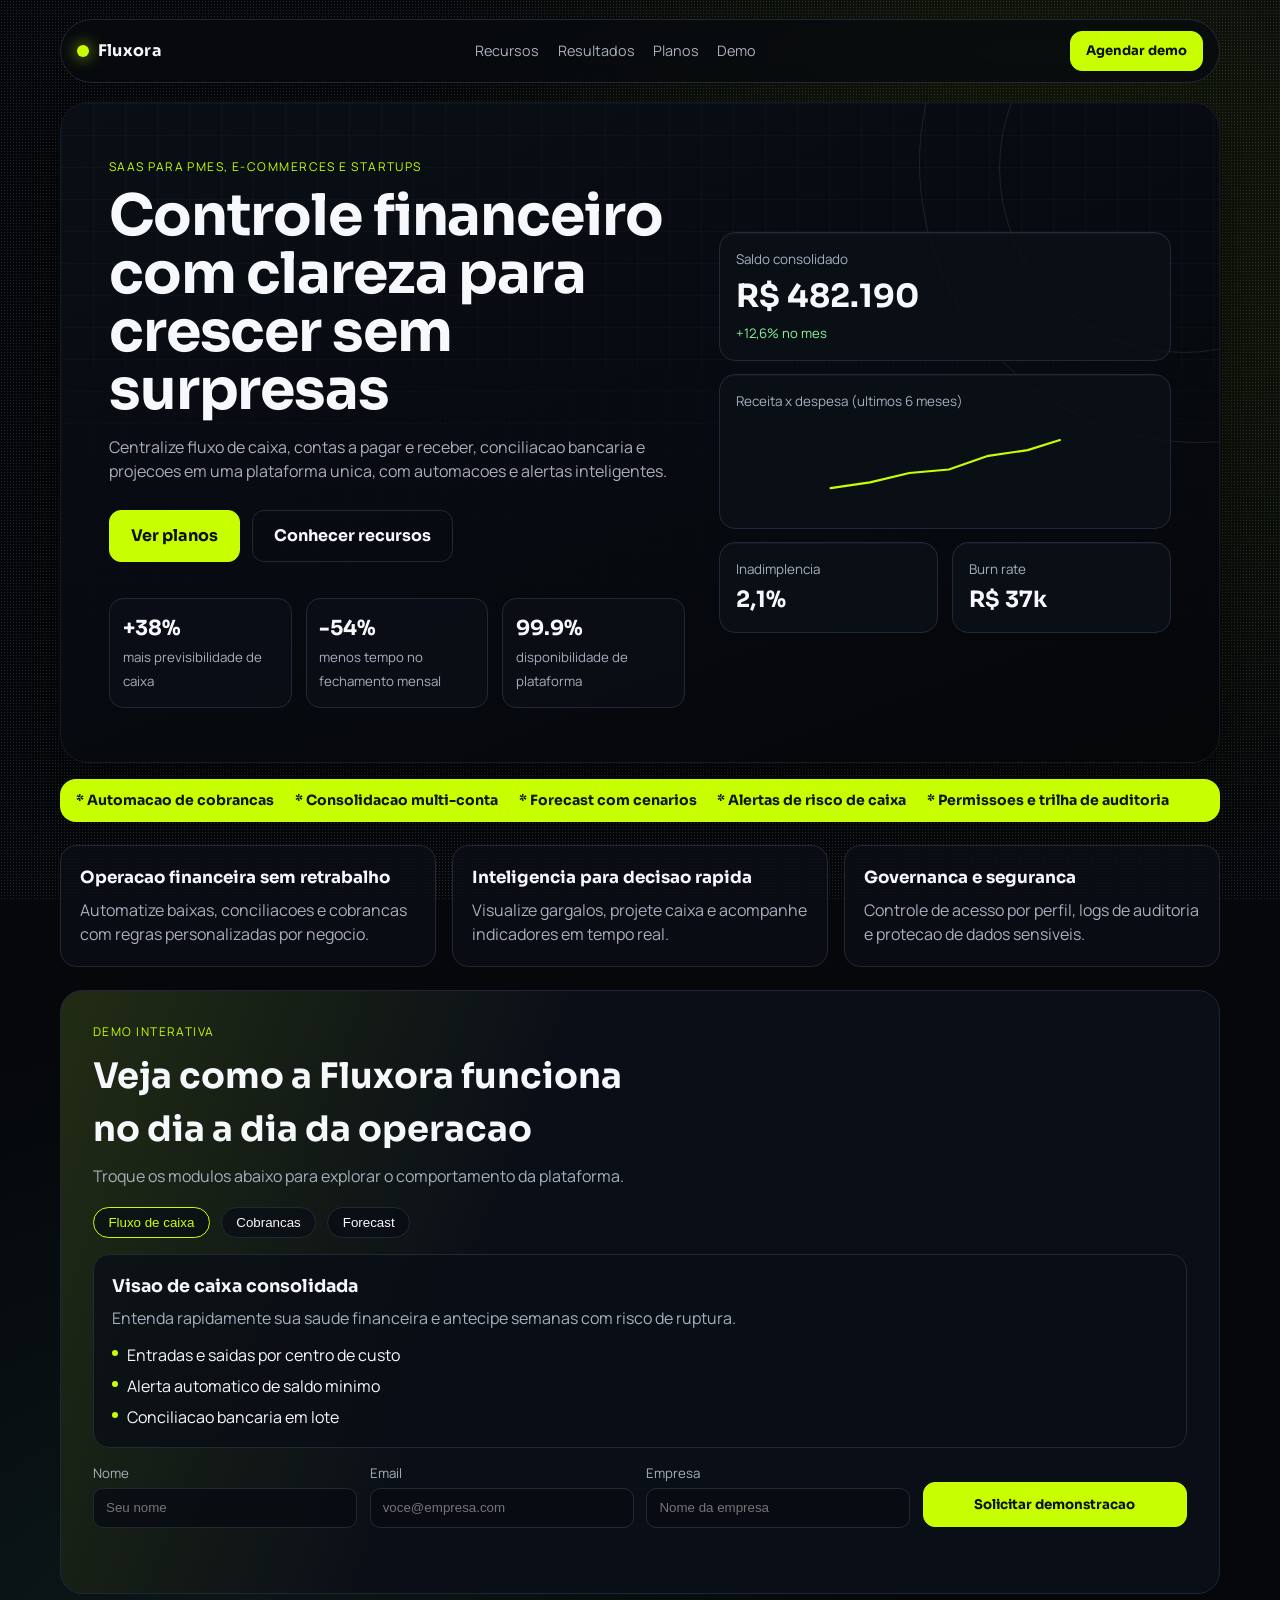
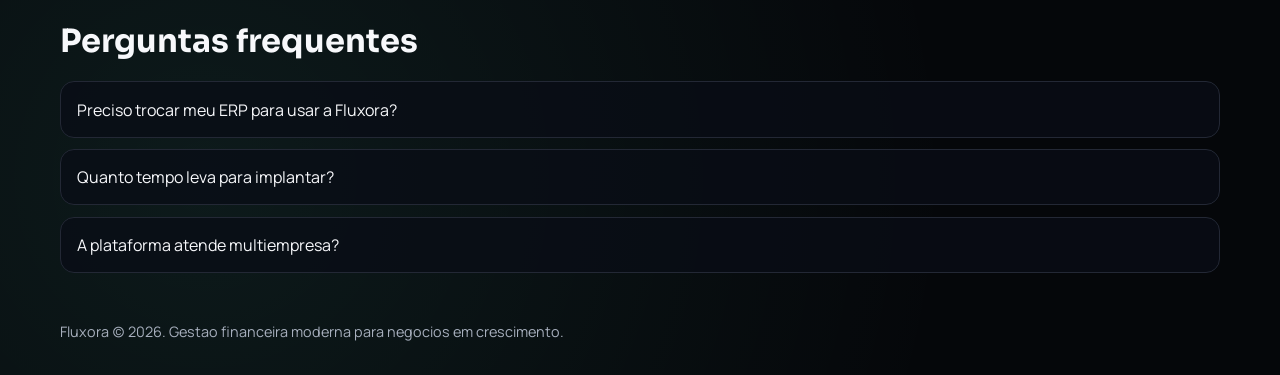
==== index.html @ aff6c68c "feat: estrutura inicial da landing page Fluxora" ====
﻿<!DOCTYPE html>
<html lang="pt-BR">
<head>
  <meta charset="UTF-8">
  <meta name="viewport" content="width=device-width, initial-scale=1.0">
  <title>Fluxora | Gestao Financeira Inteligente</title>
  <meta name="description" content="Fluxora: SaaS de gestao financeira para previsibilidade de caixa, automacao e crescimento seguro.">
  <link rel="preconnect" href="https://fonts.googleapis.com">
  <link rel="preconnect" href="https://fonts.gstatic.com" crossorigin>
  <link href="https://fonts.googleapis.com/css2?family=Manrope:wght@500;700;800&family=Sora:wght@600;700;800&display=swap" rel="stylesheet">
  <link rel="stylesheet" href="assets/css/main.css">
  <script src="assets/js/main.js" defer></script>
</head>
<body data-page="index">
  <div class="noise" aria-hidden="true"></div>
  <div class="scroll-progress" aria-hidden="true"></div>

  <header class="topbar">
    <a class="brand" href="index.html" aria-label="Fluxora - inicio">
      <span class="brand-dot"></span>
      <span>Fluxora</span>
    </a>

    <nav class="menu" aria-label="Navegacao principal">
      <a data-nav-target="recursos" href="pages/recursos.html">Recursos</a>
      <a data-nav-target="resultados" href="pages/resultados.html">Resultados</a>
      <a data-nav-target="planos" href="pages/planos.html">Planos</a>
      <a href="#demo">Demo</a>
    </nav>

    <a class="btn btn-small" href="#demo">Agendar demo</a>
  </header>

  <main>
    <section class="hero reveal">
      <div class="hero-grid"></div>
      <div class="hero-ring ring-1"></div>
      <div class="hero-ring ring-2"></div>

      <div class="hero-content">
        <p class="eyebrow">SaaS para PMEs, e-commerces e startups</p>
        <h1>Controle financeiro com clareza para crescer sem surpresas</h1>
        <p class="subtitle">
          Centralize fluxo de caixa, contas a pagar e receber, conciliacao bancaria e projecoes
          em uma plataforma unica, com automacoes e alertas inteligentes.
        </p>

        <div class="hero-actions">
          <a class="btn" href="pages/planos.html">Ver planos</a>
          <a class="btn btn-ghost" href="pages/recursos.html">Conhecer recursos</a>
        </div>

        <div class="kpis">
          <article>
            <strong>+38%</strong>
            <span>mais previsibilidade de caixa</span>
          </article>
          <article>
            <strong>-54%</strong>
            <span>menos tempo no fechamento mensal</span>
          </article>
          <article>
            <strong>99.9%</strong>
            <span>disponibilidade de plataforma</span>
          </article>
        </div>
      </div>

      <aside class="hero-panel" aria-label="Painel de resumo financeiro">
        <div class="panel-card panel-main">
          <p>Saldo consolidado</p>
          <h2>R$ 482.190</h2>
          <span class="positive">+12,6% no mes</span>
        </div>

        <div class="panel-card panel-chart">
          <p>Receita x despesa (ultimos 6 meses)</p>
          <svg viewBox="0 0 320 120" aria-hidden="true">
            <polyline points="0,95 55,87 110,74 165,69 220,50 275,42 320,28"></polyline>
          </svg>
        </div>

        <div class="panel-row">
          <div class="panel-card">
            <p>Inadimplencia</p>
            <h3>2,1%</h3>
          </div>
          <div class="panel-card">
            <p>Burn rate</p>
            <h3>R$ 37k</h3>
          </div>
        </div>
      </aside>
    </section>

    <section class="ticker reveal" aria-label="Destaques de produto">
      <span>Automacao de cobrancas</span>
      <span>Consolidacao multi-conta</span>
      <span>Forecast com cenarios</span>
      <span>Alertas de risco de caixa</span>
      <span>Permissoes e trilha de auditoria</span>
    </section>

    <section class="feature-preview reveal">
      <article>
        <h3>Operacao financeira sem retrabalho</h3>
        <p>Automatize baixas, conciliacoes e cobrancas com regras personalizadas por negocio.</p>
      </article>
      <article>
        <h3>Inteligencia para decisao rapida</h3>
        <p>Visualize gargalos, projete caixa e acompanhe indicadores em tempo real.</p>
      </article>
      <article>
        <h3>Governanca e seguranca</h3>
        <p>Controle de acesso por perfil, logs de auditoria e protecao de dados sensiveis.</p>
      </article>
    </section>

    <section class="demo-lab reveal" id="demo">
      <div class="demo-head">
        <p class="eyebrow">Demo interativa</p>
        <h2>Veja como a Fluxora funciona no dia a dia da operacao</h2>
        <p>Troque os modulos abaixo para explorar o comportamento da plataforma.</p>
      </div>

      <div class="demo-tabs" role="tablist" aria-label="Modulos da demo">
        <button class="demo-tab is-active" role="tab" data-demo-tab="caixa">Fluxo de caixa</button>
        <button class="demo-tab" role="tab" data-demo-tab="cobranca">Cobrancas</button>
        <button class="demo-tab" role="tab" data-demo-tab="forecast">Forecast</button>
      </div>

      <div class="demo-panels">
        <article class="demo-panel is-active" data-demo-panel="caixa">
          <h3>Visao de caixa consolidada</h3>
          <p>Entenda rapidamente sua saude financeira e antecipe semanas com risco de ruptura.</p>
          <ul>
            <li>Entradas e saidas por centro de custo</li>
            <li>Alerta automatico de saldo minimo</li>
            <li>Conciliacao bancaria em lote</li>
          </ul>
        </article>

        <article class="demo-panel" data-demo-panel="cobranca">
          <h3>Regua de cobranca automatizada</h3>
          <p>Defina cadencias de contato e reduza inadimplencia com pouca operacao manual.</p>
          <ul>
            <li>Lembretes por email e WhatsApp</li>
            <li>Segmentacao por perfil de risco</li>
            <li>Historico de negociacoes por cliente</li>
          </ul>
        </article>

        <article class="demo-panel" data-demo-panel="forecast">
          <h3>Projecao inteligente de caixa</h3>
          <p>Compare cenarios e veja impacto de contratacoes, reajustes e novos investimentos.</p>
          <ul>
            <li>Cenario base, conservador e agressivo</li>
            <li>Atualizacao automatica com dados reais</li>
            <li>Recomendacoes de ajuste de custo</li>
          </ul>
        </article>
      </div>

      <form class="demo-form" aria-label="Formulario para agendar demo">
        <label>
          Nome
          <input type="text" name="nome" placeholder="Seu nome" required>
        </label>
        <label>
          Email
          <input type="email" name="email" placeholder="voce@empresa.com" required>
        </label>
        <label>
          Empresa
          <input type="text" name="empresa" placeholder="Nome da empresa" required>
        </label>
        <button class="btn" type="submit">Solicitar demonstracao</button>
      </form>
      <p class="demo-feedback" aria-live="polite"></p>
    </section>

    <section class="faq reveal" id="faq">
      <h2>Perguntas frequentes</h2>
      <div class="faq-list">
        <article class="faq-item">
          <button class="faq-trigger" type="button" aria-expanded="false">Preciso trocar meu ERP para usar a Fluxora?</button>
          <div class="faq-content">
            <p>Nao. A Fluxora foi projetada para integrar com o stack existente e reduzir dependencia de processos manuais.</p>
          </div>
        </article>
        <article class="faq-item">
          <button class="faq-trigger" type="button" aria-expanded="false">Quanto tempo leva para implantar?</button>
          <div class="faq-content">
            <p>Em geral entre 1 e 3 semanas, dependendo do volume de integracoes e da complexidade do plano de contas.</p>
          </div>
        </article>
        <article class="faq-item">
          <button class="faq-trigger" type="button" aria-expanded="false">A plataforma atende multiempresa?</button>
          <div class="faq-content">
            <p>Sim. E possivel consolidar dados de multiplas empresas e filtrar visoes por unidade e centro de custo.</p>
          </div>
        </article>
      </div>
    </section>
  </main>

  <footer class="site-footer">
    <p>Fluxora (c) 2026. Gestao financeira moderna para negocios em crescimento.</p>
  </footer>
</body>
</html>
---- assets/css/main.css ----
﻿:root {
  --bg: #05070a;
  --bg-soft: #0d1118;
  --surface: rgba(12, 16, 24, 0.82);
  --surface-soft: rgba(11, 15, 23, 0.76);
  --text: #f7f8fb;
  --muted: #a7afbd;
  --line: #232835;
  --primary: #c8ff00;
  --success: #89f59b;
  --shadow: 0 24px 60px rgba(0, 0, 0, 0.45);
}

* {
  box-sizing: border-box;
}

html,
body {
  margin: 0;
  padding: 0;
}

body {
  font-family: "Manrope", sans-serif;
  color: var(--text);
  background:
    radial-gradient(circle at 82% 12%, rgba(200, 255, 0, 0.08), transparent 32%),
    radial-gradient(circle at 16% 90%, rgba(106, 255, 228, 0.08), transparent 36%),
    var(--bg);
  min-height: 100vh;
  line-height: 1.5;
  overflow-x: hidden;
}

[id] {
  scroll-margin-top: 110px;
}

h1,
h2,
h3,
p {
  margin: 0;
}

.noise {
  position: fixed;
  inset: 0;
  pointer-events: none;
  opacity: 0.13;
  background-image: radial-gradient(#ffffff 0.45px, transparent 0.45px);
  background-size: 3px 3px;
}

.scroll-progress {
  position: fixed;
  left: 0;
  top: 0;
  width: 100%;
  height: 3px;
  transform-origin: left center;
  transform: scaleX(0);
  background: linear-gradient(90deg, #89f59b 0%, var(--primary) 100%);
  z-index: 20;
}

.topbar,
main,
.site-footer {
  width: min(1160px, calc(100% - 2.4rem));
}

.topbar {
  margin: 1.2rem auto 0;
  border: 1px solid var(--line);
  border-radius: 999px;
  display: flex;
  align-items: center;
  justify-content: space-between;
  padding: 0.7rem 1rem;
  background: rgba(7, 10, 14, 0.75);
  backdrop-filter: blur(10px);
  position: sticky;
  top: 0.8rem;
  z-index: 10;
}

.brand {
  display: inline-flex;
  align-items: center;
  gap: 0.55rem;
  font-family: "Sora", sans-serif;
  font-weight: 700;
  letter-spacing: 0.02em;
  color: var(--text);
  text-decoration: none;
}

.brand-dot {
  width: 12px;
  height: 12px;
  border-radius: 50%;
  background: var(--primary);
  box-shadow: 0 0 16px rgba(200, 255, 0, 0.85);
}

.menu {
  display: flex;
  gap: 1.15rem;
}

.menu a {
  color: var(--muted);
  text-decoration: none;
  font-size: 0.9rem;
  transition: color 0.22s ease;
}

.menu a:hover,
.menu a.is-active {
  color: var(--text);
}

.btn {
  border: 1px solid var(--primary);
  display: inline-flex;
  align-items: center;
  justify-content: center;
  text-decoration: none;
  position: relative;
  overflow: hidden;
  color: #0a0e04;
  background: var(--primary);
  padding: 0.82rem 1.3rem;
  border-radius: 12px;
  font-family: "Sora", sans-serif;
  font-weight: 700;
  transform-style: preserve-3d;
  transition: transform 0.22s ease, box-shadow 0.22s ease, background 0.22s ease;
  will-change: transform;
}

.btn:hover {
  transform: translateY(-2px);
  box-shadow: 0 10px 28px rgba(200, 255, 0, 0.3);
}

.btn-small {
  padding: 0.56rem 0.95rem;
  font-size: 0.82rem;
}

.btn-ghost {
  background: transparent;
  color: var(--text);
  border-color: var(--line);
}

.btn-ghost:hover {
  border-color: var(--primary);
  box-shadow: none;
}

.btn.is-pressed {
  transform: scale(0.97);
}

.btn-ripple {
  position: absolute;
  width: 12px;
  height: 12px;
  border-radius: 50%;
  background: rgba(255, 255, 255, 0.35);
  pointer-events: none;
  transform: translate(-50%, -50%) scale(0);
  animation: ripple 0.55s ease-out forwards;
}

@keyframes ripple {
  to {
    transform: translate(-50%, -50%) scale(14);
    opacity: 0;
  }
}

main {
  margin: 1.2rem auto 3rem;
}

.site-footer {
  margin: 0 auto 2rem;
  color: var(--muted);
  font-size: 0.9rem;
}

.eyebrow {
  text-transform: uppercase;
  color: var(--primary);
  letter-spacing: 0.12em;
  font-size: 0.75rem;
}

/* Home */
.hero {
  border: 1px solid #151a25;
  background: linear-gradient(160deg, #0a0f16 0%, #070a10 52%, #040608 100%);
  border-radius: 28px;
  padding: 3.4rem 3rem;
  display: grid;
  grid-template-columns: 1.12fr 0.88fr;
  gap: 2.1rem;
  position: relative;
  overflow: hidden;
  box-shadow: var(--shadow);
}

.hero-grid {
  position: absolute;
  inset: 0;
  background-image:
    linear-gradient(rgba(255, 255, 255, 0.022) 1px, transparent 1px),
    linear-gradient(90deg, rgba(255, 255, 255, 0.022) 1px, transparent 1px);
  background-size: 32px 32px;
  mask-image: linear-gradient(to bottom, black 20%, transparent 100%);
}

.hero-ring {
  position: absolute;
  border: 1px solid rgba(255, 255, 255, 0.09);
  border-radius: 50%;
  animation: float 8s ease-in-out infinite;
}

.ring-1 {
  width: 560px;
  height: 560px;
  right: -260px;
  top: -220px;
}

.ring-2 {
  width: 370px;
  height: 370px;
  right: -150px;
  top: -120px;
  animation-delay: 1.2s;
}

.hero-content,
.hero-panel {
  position: relative;
  z-index: 1;
}

.hero h1 {
  margin-top: 0.72rem;
  font-family: "Sora", sans-serif;
  font-size: clamp(2rem, 6vw, 3.55rem);
  line-height: 1.02;
  max-width: 14ch;
  letter-spacing: -0.02em;
}

.subtitle {
  margin-top: 1rem;
  color: var(--muted);
  max-width: 58ch;
}

.hero-actions {
  margin-top: 1.7rem;
  display: flex;
  flex-wrap: wrap;
  gap: 0.8rem;
}

.kpis {
  margin-top: 2.2rem;
  display: grid;
  grid-template-columns: repeat(3, minmax(0, 1fr));
  gap: 0.85rem;
}

.kpis article {
  border: 1px solid var(--line);
  border-radius: 14px;
  padding: 0.9rem 0.8rem;
  background: rgba(14, 18, 27, 0.55);
}

.kpis strong {
  font-family: "Sora", sans-serif;
  display: block;
  font-size: 1.3rem;
}

.kpis span {
  color: var(--muted);
  font-size: 0.83rem;
}

.hero-panel {
  align-self: center;
  display: grid;
  gap: 0.85rem;
}

.panel-card {
  background: var(--surface);
  border: 1px solid #212839;
  border-radius: 16px;
  padding: 1rem;
  box-shadow: inset 0 1px 0 rgba(255, 255, 255, 0.04);
}

.panel-card p {
  color: var(--muted);
  font-size: 0.84rem;
}

.panel-main h2 {
  font-family: "Sora", sans-serif;
  margin-top: 0.18rem;
  font-size: 2rem;
}

.positive {
  color: var(--success);
  font-size: 0.82rem;
}

.panel-chart svg {
  width: 100%;
  height: 86px;
  margin-top: 0.5rem;
}

.panel-chart polyline {
  fill: none;
  stroke: var(--primary);
  stroke-width: 3;
  stroke-linecap: round;
  stroke-linejoin: round;
}

.panel-row {
  display: grid;
  grid-template-columns: 1fr 1fr;
  gap: 0.85rem;
}

.panel-row h3 {
  font-family: "Sora", sans-serif;
  margin-top: 0.22rem;
  font-size: 1.4rem;
}

.ticker {
  margin-top: 1rem;
  background: var(--primary);
  color: #101608;
  border-radius: 16px;
  padding: 0.68rem 1rem;
  display: flex;
  gap: 1.3rem;
  overflow: auto;
  white-space: nowrap;
  font-family: "Sora", sans-serif;
  font-weight: 700;
  font-size: 0.88rem;
}

.ticker span::before {
  content: "* ";
}

.feature-preview {
  margin-top: 1.45rem;
  display: grid;
  grid-template-columns: repeat(3, minmax(0, 1fr));
  gap: 1rem;
}

.feature-preview article {
  border: 1px solid var(--line);
  border-radius: 16px;
  padding: 1.2rem;
  background: var(--surface-soft);
}

.feature-preview h3 {
  font-family: "Sora", sans-serif;
  font-size: 1.05rem;
}

.feature-preview p {
  margin-top: 0.5rem;
  color: var(--muted);
}

.demo-lab {
  margin-top: 1.45rem;
  border-radius: 22px;
  border: 1px solid #1f2737;
  background:
    linear-gradient(110deg, rgba(200, 255, 0, 0.12), rgba(200, 255, 0, 0) 38%),
    #0a0f17;
  padding: 2rem;
}

.demo-head h2 {
  margin-top: 0.6rem;
  font-family: "Sora", sans-serif;
  font-size: clamp(1.5rem, 4vw, 2.2rem);
  max-width: 20ch;
}

.demo-head p:last-child {
  margin-top: 0.5rem;
  color: var(--muted);
}

.demo-tabs {
  margin-top: 1.2rem;
  display: flex;
  flex-wrap: wrap;
  gap: 0.7rem;
}

.demo-tab {
  border: 1px solid var(--line);
  border-radius: 999px;
  padding: 0.45rem 0.9rem;
  background: rgba(7, 12, 20, 0.65);
  color: var(--text);
  cursor: pointer;
}

.demo-tab.is-active {
  border-color: var(--primary);
  color: var(--primary);
}

.demo-panels {
  margin-top: 1rem;
  border: 1px solid var(--line);
  border-radius: 16px;
  background: rgba(9, 13, 20, 0.75);
  padding: 1.1rem;
}

.demo-panel {
  display: none;
}

.demo-panel.is-active {
  display: block;
}

.demo-panel h3 {
  font-family: "Sora", sans-serif;
  font-size: 1.1rem;
}

.demo-panel p {
  margin-top: 0.4rem;
  color: var(--muted);
}

.demo-panel ul {
  margin: 0.8rem 0 0;
  padding: 0;
  list-style: none;
  display: grid;
  gap: 0.45rem;
}

.demo-panel li {
  position: relative;
  padding-left: 0.95rem;
}

.demo-panel li::before {
  content: "";
  width: 6px;
  height: 6px;
  border-radius: 50%;
  background: var(--primary);
  position: absolute;
  left: 0;
  top: 0.45rem;
}

.demo-form {
  margin-top: 1rem;
  display: grid;
  grid-template-columns: repeat(4, minmax(0, 1fr));
  gap: 0.8rem;
  align-items: end;
}

.demo-form label {
  display: grid;
  gap: 0.3rem;
  font-size: 0.83rem;
  color: var(--muted);
}

.demo-form input {
  border: 1px solid var(--line);
  border-radius: 10px;
  background: rgba(8, 12, 18, 0.82);
  color: var(--text);
  padding: 0.7rem 0.75rem;
  outline: none;
}

.demo-form input:focus {
  border-color: var(--primary);
}

.demo-feedback {
  margin-top: 0.7rem;
  color: var(--success);
  min-height: 1.4rem;
}

.faq {
  margin-top: 1.45rem;
}

.faq h2 {
  font-family: "Sora", sans-serif;
  font-size: clamp(1.4rem, 3.5vw, 2rem);
}

.faq-list {
  margin-top: 1rem;
  display: grid;
  gap: 0.7rem;
}

.faq-item {
  border: 1px solid var(--line);
  border-radius: 14px;
  background: rgba(10, 14, 22, 0.78);
  overflow: hidden;
}

.faq-trigger {
  width: 100%;
  border: none;
  background: transparent;
  color: var(--text);
  padding: 0.95rem 1rem;
  text-align: left;
  font: inherit;
  cursor: pointer;
}

.faq-content {
  max-height: 0;
  overflow: hidden;
  transition: max-height 0.28s ease;
}

.faq-content p {
  color: var(--muted);
  padding: 0 1rem 1rem;
}

.faq-item.is-open .faq-trigger {
  color: var(--primary);
}

/* Inner pages */
.inner-page {
  display: grid;
  gap: 1.2rem;
}

.page-hero {
  border: 1px solid #151a25;
  border-radius: 26px;
  background:
    radial-gradient(circle at 92% 6%, rgba(200, 255, 0, 0.12), transparent 38%),
    linear-gradient(160deg, #0a0f16 0%, #06090e 100%);
  padding: 2.8rem 2.4rem;
  box-shadow: var(--shadow);
}

.page-hero h1 {
  margin-top: 0.62rem;
  font-family: "Sora", sans-serif;
  font-size: clamp(2rem, 6vw, 3rem);
  line-height: 1.05;
  max-width: 14ch;
}

.page-hero p:last-child {
  margin-top: 0.9rem;
  max-width: 74ch;
  color: var(--muted);
}

.filter-bar {
  display: flex;
  flex-wrap: wrap;
  gap: 0.65rem;
}

.filter-chip {
  border: 1px solid var(--line);
  border-radius: 999px;
  background: rgba(7, 12, 20, 0.68);
  color: var(--text);
  padding: 0.45rem 0.95rem;
  cursor: pointer;
}

.filter-chip.is-active {
  border-color: var(--primary);
  color: var(--primary);
}

.resource-grid {
  display: grid;
  grid-template-columns: repeat(3, minmax(0, 1fr));
  gap: 1rem;
}

.resource-card {
  border: 1px solid var(--line);
  border-radius: 16px;
  padding: 1.2rem;
  background:
    linear-gradient(150deg, rgba(200, 255, 0, 0.04), transparent 42%),
    var(--surface-soft);
  transition: transform 0.22s ease, border-color 0.22s ease;
}

.resource-card:hover {
  transform: translateY(-3px);
  border-color: rgba(200, 255, 0, 0.45);
}

.resource-card h2 {
  font-family: "Sora", sans-serif;
  font-size: 1.06rem;
}

.resource-card p {
  margin-top: 0.52rem;
  color: var(--muted);
}

.resource-card.is-hidden {
  display: none;
}

.results-kpis {
  display: grid;
  grid-template-columns: repeat(4, minmax(0, 1fr));
  gap: 0.9rem;
}

.results-kpis article {
  border: 1px solid var(--line);
  border-radius: 14px;
  background: var(--surface-soft);
  padding: 1rem;
}

.results-kpis strong {
  font-family: "Sora", sans-serif;
  font-size: 1.9rem;
  line-height: 1;
}

.results-kpis p {
  margin-top: 0.45rem;
  color: var(--muted);
}

.case-grid {
  display: grid;
  grid-template-columns: repeat(3, minmax(0, 1fr));
  gap: 1rem;
}

.case-card {
  border: 1px solid var(--line);
  border-radius: 16px;
  padding: 1.2rem;
  background: var(--surface-soft);
}

.case-card h2 {
  font-family: "Sora", sans-serif;
  font-size: 1.08rem;
}

.case-card p {
  margin-top: 0.5rem;
  color: var(--muted);
}

.case-card ul {
  margin: 0.75rem 0 0;
  padding: 0;
  list-style: none;
  display: grid;
  gap: 0.4rem;
}

.case-card li {
  position: relative;
  padding-left: 0.9rem;
}

.case-card li::before {
  content: "";
  width: 5px;
  height: 5px;
  border-radius: 50%;
  background: var(--primary);
  position: absolute;
  left: 0;
  top: 0.48rem;
}

.timeline {
  border: 1px solid #1f2737;
  border-radius: 22px;
  padding: 1.8rem;
  background:
    linear-gradient(115deg, rgba(200, 255, 0, 0.14), rgba(200, 255, 0, 0) 42%),
    #0a1018;
  display: grid;
  gap: 1rem;
}

.timeline h2 {
  font-family: "Sora", sans-serif;
  font-size: clamp(1.4rem, 4vw, 2rem);
}

.timeline-steps {
  display: grid;
  grid-template-columns: repeat(3, minmax(0, 1fr));
  gap: 0.8rem;
}

.timeline-steps article {
  border: 1px solid var(--line);
  border-radius: 14px;
  padding: 0.95rem;
  background: rgba(8, 12, 18, 0.75);
}

.timeline-steps span {
  color: var(--primary);
  font-size: 0.8rem;
  text-transform: uppercase;
  letter-spacing: 0.08em;
}

.timeline-steps p {
  margin-top: 0.5rem;
  color: var(--muted);
}

.billing-switch {
  display: inline-flex;
  align-items: center;
  gap: 0.5rem;
  border: 1px solid var(--line);
  border-radius: 999px;
  background: rgba(7, 12, 20, 0.68);
  padding: 0.42rem;
}

.billing-switch span {
  color: var(--muted);
  font-size: 0.86rem;
  padding: 0 0.45rem;
}

.switch-btn {
  border: none;
  background: transparent;
  color: var(--text);
  border-radius: 999px;
  padding: 0.42rem 0.8rem;
  cursor: pointer;
}

.switch-btn small {
  color: var(--success);
}

.switch-btn.is-active {
  background: rgba(200, 255, 0, 0.16);
  color: var(--primary);
}

.pricing-grid {
  display: grid;
  grid-template-columns: repeat(3, minmax(0, 1fr));
  gap: 1rem;
}

.pricing-card {
  border: 1px solid var(--line);
  border-radius: 16px;
  background: var(--surface-soft);
  padding: 1.2rem;
  display: grid;
  gap: 0.5rem;
  position: relative;
}

.pricing-card.featured {
  border-color: rgba(200, 255, 0, 0.5);
  box-shadow: 0 16px 34px rgba(0, 0, 0, 0.33);
}

.plan-badge {
  position: absolute;
  top: -0.55rem;
  right: 0.9rem;
  background: var(--primary);
  color: #0a0f04;
  border-radius: 999px;
  padding: 0.2rem 0.55rem;
  font-size: 0.72rem;
  font-weight: 700;
}

.plan-tag {
  color: var(--primary);
  text-transform: uppercase;
  letter-spacing: 0.08em;
  font-size: 0.74rem;
}

.pricing-card h2 {
  font-family: "Sora", sans-serif;
  font-size: 1.28rem;
}

.plan-price {
  font-family: "Sora", sans-serif;
  font-size: 2rem;
  line-height: 1;
}

.plan-cycle {
  color: var(--muted);
  font-size: 0.85rem;
}

.pricing-card ul {
  margin: 0.55rem 0;
  padding: 0;
  list-style: none;
  display: grid;
  gap: 0.4rem;
}

.pricing-card li {
  position: relative;
  padding-left: 1rem;
}

.pricing-card li::before {
  content: "";
  width: 6px;
  height: 6px;
  border-radius: 50%;
  background: var(--success);
  position: absolute;
  left: 0;
  top: 0.46rem;
}

.cta-block {
  border: 1px solid #1f2737;
  border-radius: 22px;
  padding: 2rem;
  background:
    linear-gradient(115deg, rgba(200, 255, 0, 0.16), rgba(200, 255, 0, 0) 42%),
    #0a1018;
  display: flex;
  flex-direction: column;
  gap: 0.82rem;
  align-items: flex-start;
}

.cta-block h2 {
  font-family: "Sora", sans-serif;
  font-size: clamp(1.4rem, 4vw, 2rem);
  max-width: 24ch;
}

.cta-block p {
  color: var(--muted);
}

/* Reveal animation enabled by JS */
body.has-js .reveal {
  opacity: 0;
  transform: translateY(20px);
  transition: opacity 0.45s ease, transform 0.45s ease;
}

body.has-js .reveal.in-view {
  opacity: 1;
  transform: translateY(0);
}

@keyframes float {
  0%,
  100% {
    transform: translateY(0);
  }
  50% {
    transform: translateY(10px);
  }
}

@media (max-width: 1040px) {
  .hero {
    grid-template-columns: 1fr;
    padding: 2.6rem 1.5rem;
  }

  .kpis,
  .results-kpis,
  .feature-preview,
  .case-grid,
  .pricing-grid,
  .resource-grid,
  .timeline-steps {
    grid-template-columns: 1fr 1fr;
  }

  .demo-form {
    grid-template-columns: 1fr 1fr;
  }
}

@media (max-width: 760px) {
  .topbar {
    border-radius: 16px;
    padding: 0.85rem;
  }

  .menu {
    display: none;
  }

  .btn-small {
    font-size: 0.78rem;
  }

  .topbar,
  main,
  .site-footer {
    width: min(100% - 1.2rem, 1160px);
  }

  .hero {
    border-radius: 20px;
    padding: 2.2rem 1rem;
  }

  .hero-actions {
    flex-direction: column;
    align-items: stretch;
  }

  .btn {
    width: 100%;
  }

  .panel-row,
  .kpis,
  .results-kpis,
  .feature-preview,
  .case-grid,
  .pricing-grid,
  .resource-grid,
  .timeline-steps,
  .demo-form {
    grid-template-columns: 1fr;
  }

  .demo-lab,
  .page-hero,
  .timeline,
  .cta-block {
    padding: 1.4rem 1rem;
    border-radius: 18px;
  }

  .ticker {
    border-radius: 12px;
    margin-top: 0.8rem;
  }
}
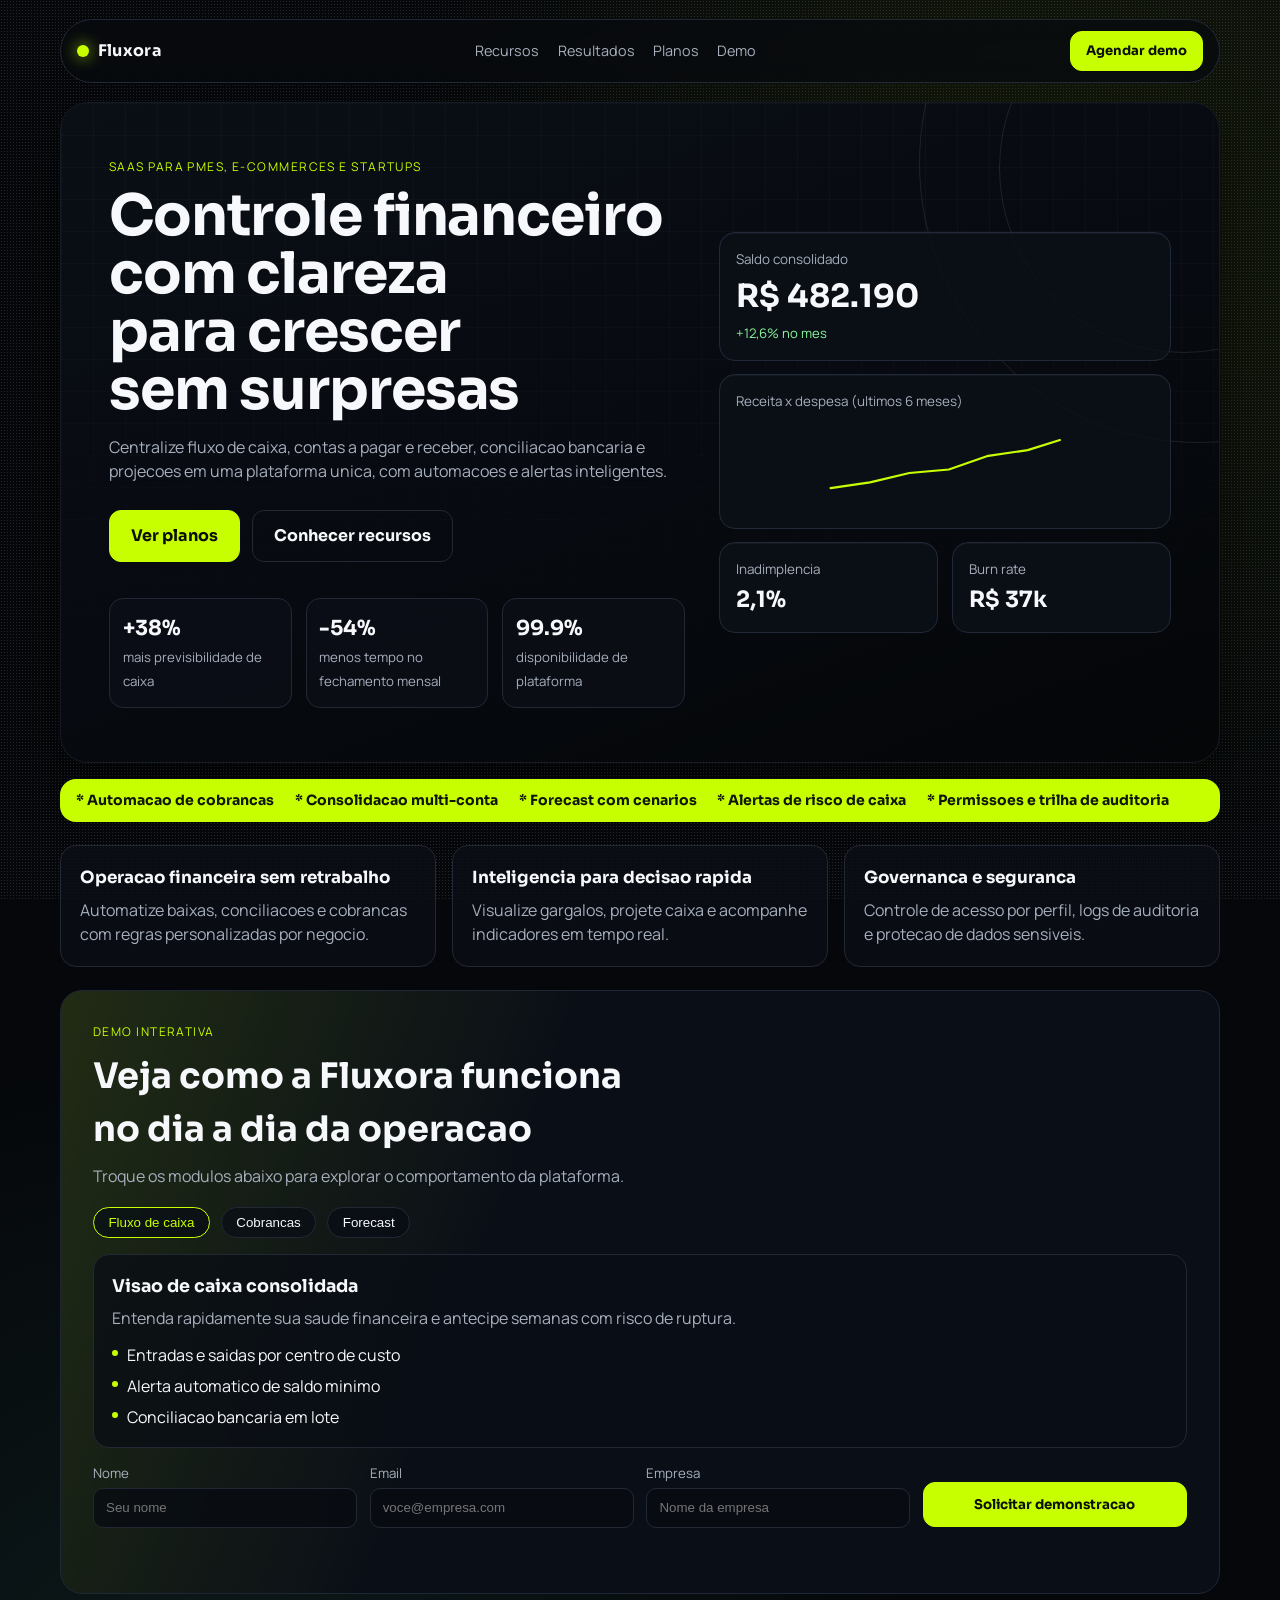
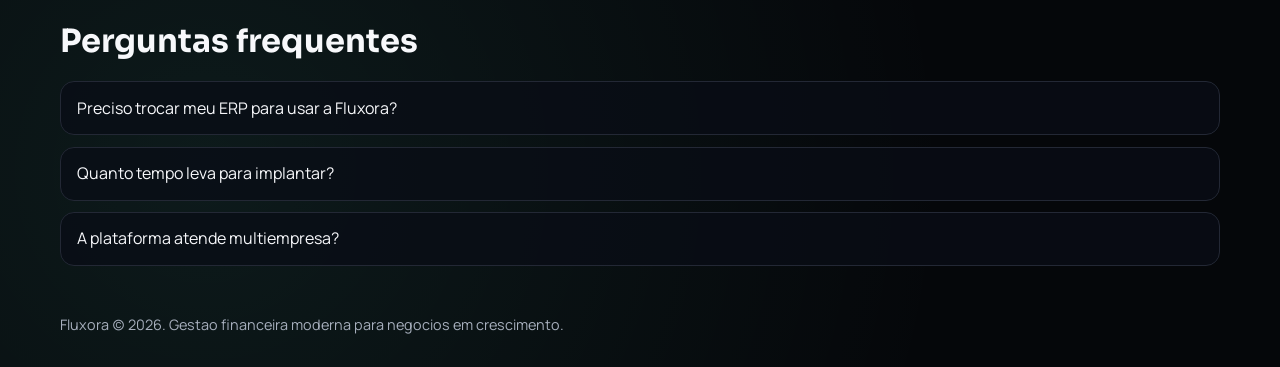
==== commit 0d0bd6f5: "feat: melhora responsividade mobile e adiciona favicon" ====
--- a/index.html
+++ b/index.html
@@ -8,6 +8,8 @@
   <link rel="preconnect" href="https://fonts.googleapis.com">
   <link rel="preconnect" href="https://fonts.gstatic.com" crossorigin>
   <link href="https://fonts.googleapis.com/css2?family=Manrope:wght@500;700;800&family=Sora:wght@600;700;800&display=swap" rel="stylesheet">
+  <link rel="icon" type="image/svg+xml" href="assets/favicon.svg">
+  <link rel="shortcut icon" href="assets/favicon.svg">
   <link rel="stylesheet" href="assets/css/main.css">
   <script src="assets/js/main.js" defer></script>
 </head>
@@ -209,3 +211,4 @@
   </footer>
 </body>
 </html>
+
--- a/assets/css/main.css
+++ b/assets/css/main.css
@@ -13,6 +13,13 @@
 
 * {
   box-sizing: border-box;
+}
+
+img,
+svg,
+video {
+  max-width: 100%;
+  height: auto;
 }
 
 html,
@@ -260,6 +267,7 @@
   line-height: 1.02;
   max-width: 14ch;
   letter-spacing: -0.02em;
+  text-wrap: balance;
 }
 
 .subtitle {
@@ -435,6 +443,7 @@
   background: rgba(7, 12, 20, 0.65);
   color: var(--text);
   cursor: pointer;
+  white-space: nowrap;
 }
 
 .demo-tab.is-active {
@@ -557,6 +566,7 @@
   text-align: left;
   font: inherit;
   cursor: pointer;
+  line-height: 1.35;
 }
 
 .faq-content {
@@ -955,6 +965,7 @@
   .topbar {
     border-radius: 16px;
     padding: 0.85rem;
+    gap: 0.55rem;
   }
 
   .menu {
@@ -969,6 +980,15 @@
   main,
   .site-footer {
     width: min(100% - 1.2rem, 1160px);
+  }
+
+  .brand {
+    font-size: 0.95rem;
+  }
+
+  .topbar .btn-small {
+    padding: 0.5rem 0.75rem;
+    line-height: 1;
   }
 
   .hero {
@@ -1009,4 +1029,149 @@
     border-radius: 12px;
     margin-top: 0.8rem;
   }
-}
+
+  .demo-tabs,
+  .filter-bar {
+    flex-wrap: nowrap;
+    overflow-x: auto;
+    padding-bottom: 0.2rem;
+  }
+
+  .demo-tab,
+  .filter-chip {
+    flex: 0 0 auto;
+  }
+}
+
+@media (max-width: 560px) {
+  [id] {
+    scroll-margin-top: 86px;
+  }
+
+  .topbar {
+    top: 0.5rem;
+    padding: 0.65rem;
+  }
+
+  .topbar,
+  main,
+  .site-footer {
+    width: calc(100% - 0.8rem);
+  }
+
+  .brand {
+    gap: 0.4rem;
+    font-size: 0.88rem;
+  }
+
+  .brand-dot {
+    width: 10px;
+    height: 10px;
+  }
+
+  .topbar .btn-small {
+    font-size: 0.72rem;
+    padding: 0.44rem 0.6rem;
+    border-radius: 9px;
+  }
+
+  .hero,
+  .page-hero,
+  .demo-lab,
+  .timeline,
+  .cta-block {
+    padding: 1.1rem 0.82rem;
+    border-radius: 14px;
+  }
+
+  .hero h1,
+  .page-hero h1 {
+    max-width: none;
+    font-size: clamp(1.42rem, 9vw, 1.95rem);
+    line-height: 1.1;
+  }
+
+  .hero-ring {
+    display: none;
+  }
+
+  .kpis strong {
+    font-size: 1.15rem;
+  }
+
+  .panel-card,
+  .resource-card,
+  .case-card,
+  .pricing-card,
+  .timeline-steps article {
+    padding: 0.9rem;
+  }
+
+  .demo-panels {
+    padding: 0.8rem;
+  }
+
+  .demo-form label {
+    font-size: 0.78rem;
+  }
+
+  .demo-form input {
+    padding: 0.62rem 0.65rem;
+  }
+
+  .pricing-card .btn,
+  .cta-block .btn {
+    width: 100%;
+  }
+
+  .plan-badge {
+    position: static;
+    width: fit-content;
+    margin-bottom: 0.35rem;
+  }
+
+  .billing-switch {
+    width: 100%;
+    justify-content: space-between;
+    border-radius: 14px;
+    padding: 0.35rem;
+  }
+
+  .switch-btn {
+    padding: 0.36rem 0.62rem;
+    font-size: 0.82rem;
+  }
+
+  .site-footer {
+    font-size: 0.8rem;
+    text-align: center;
+    margin-bottom: 1.2rem;
+  }
+}
+
+@media (max-width: 420px) {
+  .topbar .btn-small {
+    font-size: 0.68rem;
+    padding: 0.4rem 0.48rem;
+  }
+
+  .topbar {
+    gap: 0.4rem;
+  }
+
+  .demo-head h2,
+  .timeline h2,
+  .cta-block h2 {
+    font-size: clamp(1.22rem, 8vw, 1.6rem);
+  }
+
+  .faq-trigger {
+    padding: 0.78rem 0.75rem;
+    font-size: 0.92rem;
+  }
+
+  .faq-content p {
+    padding: 0 0.75rem 0.82rem;
+    font-size: 0.9rem;
+  }
+}
